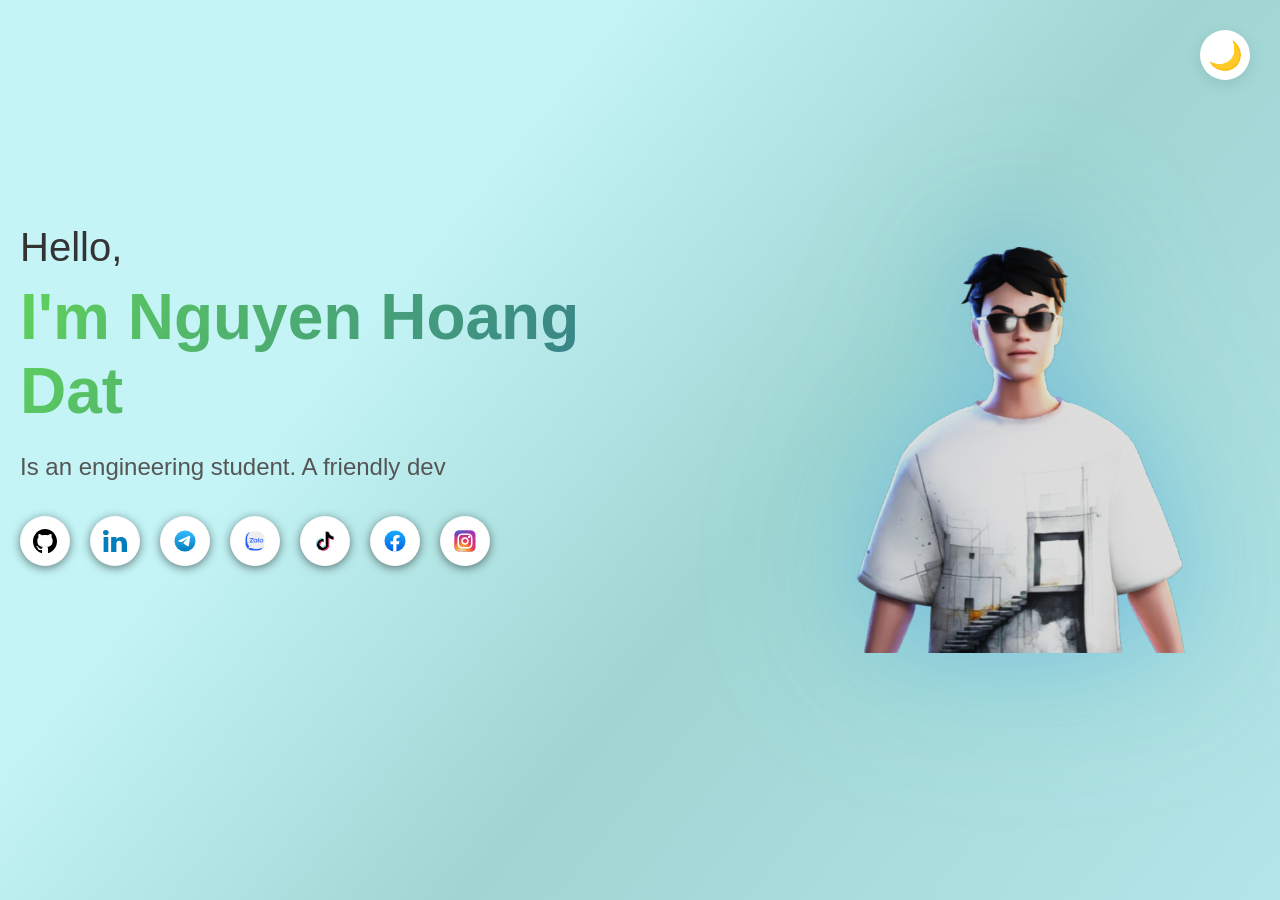
==== index.html @ 90d66a3c "add soical Tiktok" ====
<!DOCTYPE html>
<html lang="en">

<head>
    <meta charset="UTF-8">
    <meta name="viewport" content="width=device-width, initial-scale=1.0">
    <link rel="stylesheet" href="styles.css">
    <title>Noxsanl</title>

    <link rel="apple-touch-icon" sizes="180x180" href="./assets/favicon_io/apple-touch-icon.png">
    <link rel="icon" type="image/png" sizes="32x32" href="./assets/favicon_io/favicon-32x32.png">
    <link rel="icon" type="image/png" sizes="16x16" href="./assets/favicon_io//favicon-16x16.png">
    <link rel="manifest" href="./assets/favicon_io/site.webmanifest">
</head>

<body>
    <button class="theme-toggle" id="themeToggle" aria-label="Toggle theme">
        <span id="themeIcon">🌙</span>
    </button>
    <div class="container">
        <div class="text-content">
            <div class="greeting">Hello,</div>
            <div class="name rainbow-text">
                <span class="im">I'm</span> <span class="dat">Nguyen Hoang Dat</span>
            </div>
            <div class="description" id="description"></div>
            <div class="social-links">
                <a class="github" href="https://github.com/Datnoxsanl" target="_blank">
                    <img src="./assets/github.svg" alt="">
                </a>
                <a class="linkedin" href="https://www.linkedin.com/in/nguyenhoangdatj/" target="_blank">
                    <img src="./assets/linkedin.svg" alt="">
                </a>
                <a class="telegram" href="https://t.me/sugartank2684" target="_blank">
                    <img src="./assets/telegram.svg" alt="">
                </a>
                <a class="zalo" href="https://zalo.me/84384292685" target="_blank">
                    <img src="./assets/zalo48.svg" alt="">
                </a>
                <a class="tiktok" href="https://www.tiktok.com/@devonltiktok" target="_blank">
                    <img src="./assets/tiktok.svg" alt="">
                </a>
                <a class="facebook" href="https://www.facebook.com/nghoangdajt" target="_blank">
                    <img src="./assets/facebook.svg" alt="">
                </a>
                <a class="instagram" href="https://www.instagram.com/datjnox" target="_blank">
                    <img src="./assets/instagram.svg" alt="">
                </a>
            </div>
        </div>
        <div class="avatar-container">
            <div class="avatar">
                <img src="./assets/ava_edit.png" alt="">
            </div>
        </div>
    </div>

    <script src="main.js"></script>
</body>

</html>
---- styles.css ----
* {
    margin: 0;
    padding: 0;
    box-sizing: border-box;
}

body {
    font-family: -apple-system, BlinkMacSystemFont, 'Segoe UI', Roboto, Oxygen, Ubuntu, Cantarell, sans-serif;
    background: #E1EBEE;
    /* background: linear-gradient(210deg, #e8ede8 0%, #dce5dc 100%); */
    background-image: linear-gradient(309deg, #B4E5E9FF 0%, #A0D5D3FF 41%, #C4F4F6FF 69%);
    min-height: 100vh;
    display: flex;
    align-items: center;
    justify-content: center;
    padding: 20px;
}

.container {
    /* display: flex;
    align-items: center;
    justify-content: space-between; */
    display: grid;
    grid-template-columns: 7fr 5fr;
    max-width: 1300px;
    width: 100%;
    gap: 100px;
}

.text-content {
    flex: 1;
}

.greeting {
    font-size: 2.5rem;
    font-weight: 400;
    color: #333;
    margin-bottom: 10px;
}

.name {
    font-size: 4rem;
    font-weight: 700;
    margin-bottom: 20px;
}

.rainbow-text {
    /* background: linear-gradient(270deg, #059e29, #0000ff, #4b0082, #5800a1); */
    background: linear-gradient(120deg, #60d15c, #1e52a7, #4c4091, #792c97);
    background-size: 400% 400%;
    background-clip: text;
    -webkit-background-clip: text;
    -webkit-text-fill-color: transparent;
    animation: rainbow 6s ease infinite;
}

.description {
    font-size: 1.5rem;
    color: #555;
    line-height: 1.6;
    margin-bottom: 30px;
    /* width: 100%; */
    max-width: 500px;
}


.social-links {
    display: flex;
    gap: 20px;
}

.social-links a {
    width: 50px;
    height: 50px;
    border-radius: 50%;
    background: #fff;
    display: flex;
    align-items: center;
    justify-content: center;
    text-decoration: none;
    transition: all 0.3s ease;
    box-shadow: 0 2px 10px rgba(0, 0, 0, 0.5);
}

.social-links a img {
    width: 24px;
    height: 24px;
    object-fit: contain;
}

.social-links a:hover {
    transform: translateY(-4px);
    box-shadow: 0 4px 15px rgba(0, 0, 0, 0.3);
}

.avatar-container {
    flex: 1;
    display: flex;
    justify-content: center;
    align-items: center;
}

.avatar {
    width: 450px;
    height: 450px;
    position: relative;
    filter: drop-shadow(0 0 50px rgba(59, 130, 246, 0.3)) drop-shadow(0 0 80px rgba(52, 211, 153, 0.2));
    transition: filter 0.3s ease;
}

.avatar:hover {
    filter: drop-shadow(0 0 60px rgba(59, 130, 246, 0.5)) drop-shadow(0 0 90px rgba(52, 211, 153, 0.4));
}


.avatar img {
    width: 100%;
    height: 100%;
    object-fit: contain;
}

/* Dark Mode */
body.dark-mode {
    background: #0f172a;
    background-image: linear-gradient(309deg, #1e293b 0%, #334155 41%, #1e293b 69%);
}

body.dark-mode .greeting {
    color: #cbd5e1;
}

body.dark-mode .description {
    color: #cbd5e1;
}

body.dark-mode .social-links a {
    background: #4a5d79;
    box-shadow: 0 2px 10px rgba(0, 0, 0, 0.3);
}

body.dark-mode .social-links a:hover {
    box-shadow: 0 4px 15px rgba(194, 189, 189, 0.5);
}

body.dark-mode .avatar {
    filter: drop-shadow(0 0 40px rgba(96, 165, 250, 0.4)) drop-shadow(0 0 80px rgba(52, 211, 153, 0.3));
}

body.dark-mode .avatar:hover {
    filter: drop-shadow(0 0 50px rgba(96, 165, 250, 0.6)) drop-shadow(0 0 100px rgba(52, 211, 153, 0.5));
}

/* Theme Toggle Button */
.theme-toggle {
    position: fixed;
    top: 30px;
    right: 30px;
    width: 50px;
    height: 50px;
    background: #fff;
    border: none;
    border-radius: 50%;
    cursor: pointer;
    display: flex;
    align-items: center;
    justify-content: center;
    font-size: 28px;
    box-shadow: 0 4px 15px rgba(0, 0, 0, 0.1);
    transition: all 0.3s ease;
    z-index: 1000;
}

.theme-toggle:hover {
    transform: scale(1.1) rotate(20deg);
    box-shadow: 0 6px 20px rgba(0, 0, 0, 0.2);
}

body.dark-mode .theme-toggle {
    background: #334155;
    box-shadow: 0 4px 15px rgba(0, 0, 0, 0.4);
}

body.dark-mode .theme-toggle:hover {
    box-shadow: 0 6px 20px rgba(0, 0, 0, 0.6);
}

@media (max-width: 968px) {
    .container {
        flex-direction: column;
        gap: 50px;
        text-align: center;
    }

    .text-content {
        display: flex;
        flex-direction: column;
        align-items: center;
    }


    .name {
        font-size: 3rem;
    }

    .social-links {
        justify-content: center;
    }

    .social-links a {
        width: 60px;
        height: 60px;

    }

    .avatar {
        width: 350px;
        height: 350px;
    }
}

@media (max-width: 568px) {
    .greeting {
        font-size: 1.5rem;
    }

    .name {
        font-size: 2.5rem;
    }

    .description {
        font-size: 1.2rem;
    }

    .avatar {
        width: 280px;
        height: 280px;
    }
}

@media (max-width: 400px) {
    .avatar-container {
        display: none;
    }

    .container {
        gap: 30px;
    }
}

@keyframes rainbow {
    0% {
        background-position: 0% 50%;
    }

    50% {
        background-position: 100% 50%;
    }

    100% {
        background-position: 0% 50%;
    }
}
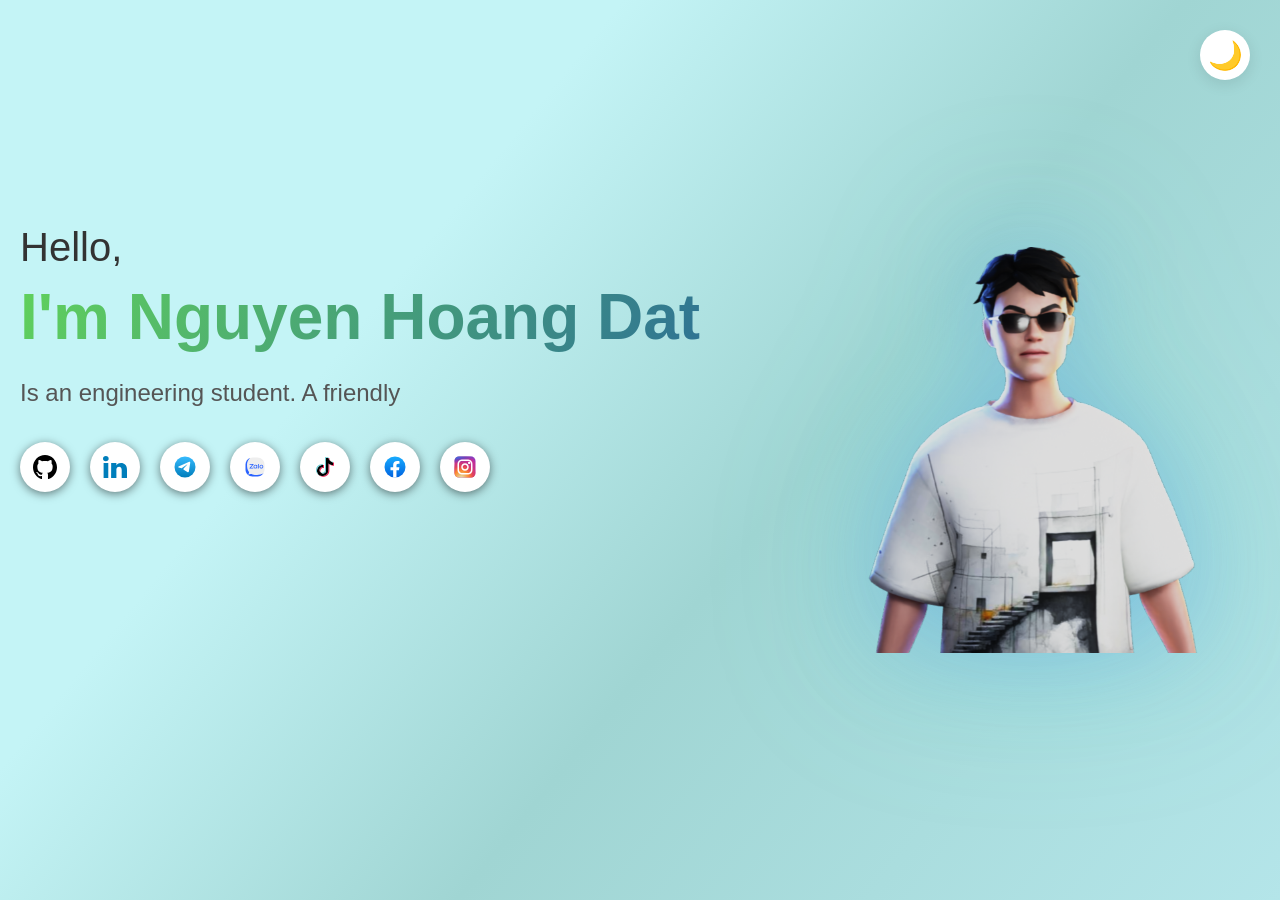
==== commit abfa69a0: "Update CSS layout" ====
--- a/index.html
+++ b/index.html
@@ -4,7 +4,7 @@
 <head>
     <meta charset="UTF-8">
     <meta name="viewport" content="width=device-width, initial-scale=1.0">
-    <link rel="stylesheet" href="styles.css">
+    <link rel="stylesheet" href="styles.css?v=2">
     <title>Noxsanl</title>
 
     <link rel="apple-touch-icon" sizes="180x180" href="./assets/favicon_io/apple-touch-icon.png">
--- a/styles.css
+++ b/styles.css
@@ -21,8 +21,8 @@
     align-items: center;
     justify-content: space-between; */
     display: grid;
-    grid-template-columns: 7fr 5fr;
-    max-width: 1300px;
+    grid-template-columns: 8fr 5fr;
+    max-width: 1400px;
     width: 100%;
     gap: 100px;
 }
@@ -60,7 +60,7 @@
     line-height: 1.6;
     margin-bottom: 30px;
     /* width: 100%; */
-    max-width: 500px;
+    max-width: 700px;
 }
 
 
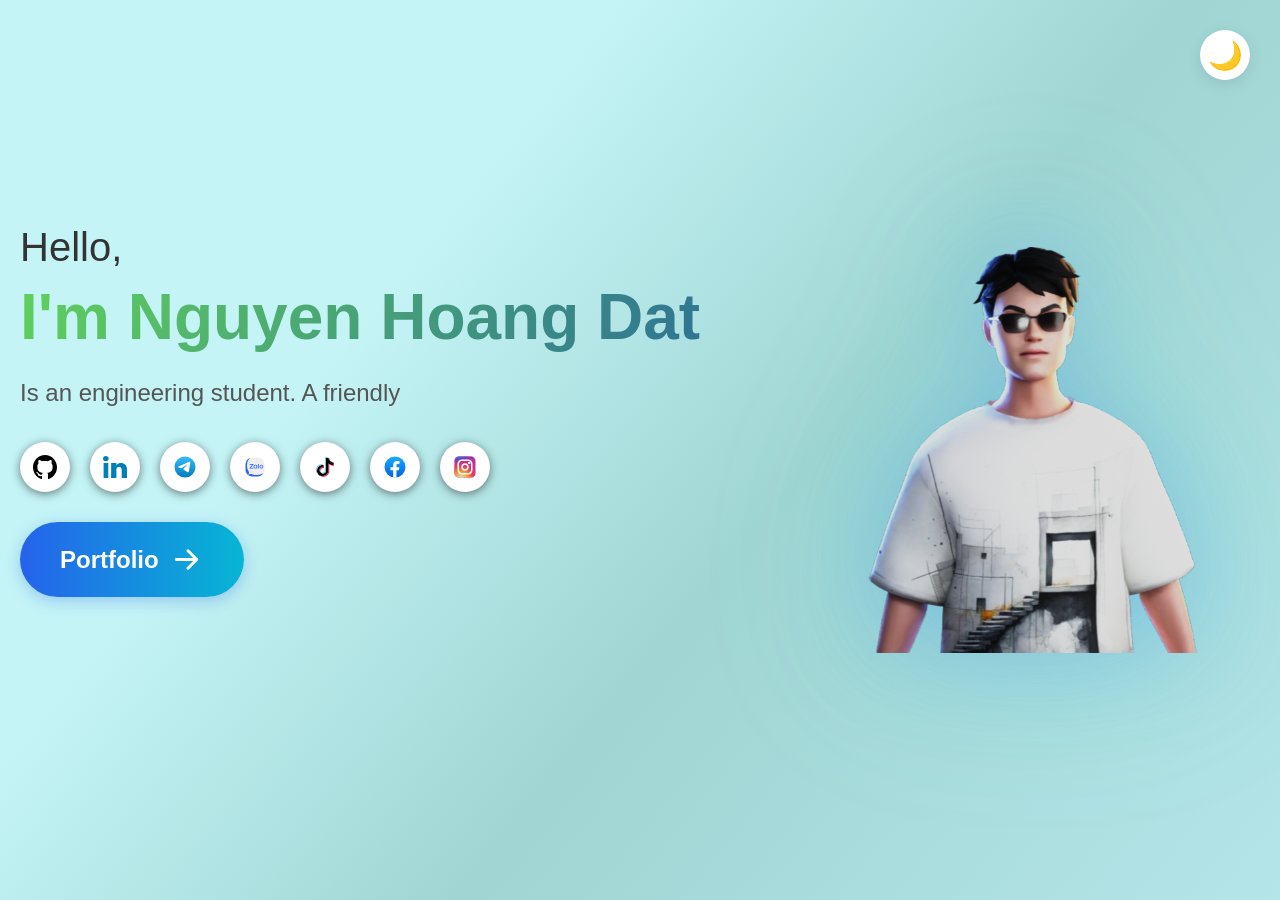
==== commit 7a38777f: "update button portfolio and reponsive" ====
--- a/index.html
+++ b/index.html
@@ -47,6 +47,12 @@
                     <img src="./assets/instagram.svg" alt="">
                 </a>
             </div>
+            <div class="portfolio-wrapper">
+                <a href="" class="portfolio-btn">
+                   <span> Portfolio</span> 
+                    <img src="./assets/arrow-right.svg" alt="">
+                </a>
+            </div>
         </div>
         <div class="avatar-container">
             <div class="avatar">
--- a/styles.css
+++ b/styles.css
@@ -91,6 +91,67 @@
 .social-links a:hover {
     transform: translateY(-4px);
     box-shadow: 0 4px 15px rgba(0, 0, 0, 0.3);
+}
+
+/* Portfolio Button */
+.portfolio-wrapper {
+    margin-top: 30px;
+}
+
+.portfolio-btn {
+    display: inline-flex;
+    align-items: center;
+    gap: 10px;
+    padding: 20px 40px;
+    background: linear-gradient(270deg, #2563eb, #10b981, #06b6d4, #2563eb);
+    background-size: 300% 300%;
+    color: white;
+    text-decoration: none;
+    font-size: 1.5rem;
+    font-weight: 600;
+    border-radius: 50px;
+    box-shadow: 0 4px 15px rgba(37, 99, 235, 0.3);
+    transition: all 0.3s ease;
+    border: none;
+    cursor: pointer;
+    animation: rainbow 4s ease infinite;
+}
+
+.portfolio-btn:hover {
+    transform: translateY(-3px);
+    box-shadow: 0 6px 20px rgba(37, 99, 235, 0.4);
+    animation: gradientShift 2s ease infinite;
+}
+
+.portfolio-btn svg {
+    transition: transform 0.3s ease;
+    width: 35px;
+    height: 35px;
+}
+
+.portfolio-btn img {
+    transition: transform 0.3s ease;
+    width: 35px;
+    height: 35px;
+    filter: brightness(0) invert(1);
+}
+
+.portfolio-btn:hover svg,
+.portfolio-btn:hover img {
+    transform: translateX(5px);
+}
+
+body.dark-mode .portfolio-btn {
+    /* background: linear-gradient(270deg, #7c3aed, #ec4899, #f59e0b, #7c3aed); */
+    background: linear-gradient(120deg, #60d15c, #1e52a7, #4c4091, #792c97);
+    background-size: 300% 300%;
+    box-shadow: 0 4px 15px rgba(124, 58, 237, 0.4);
+    animation: rainbow 2s ease infinite;
+}
+
+body.dark-mode .portfolio-btn:hover {
+    box-shadow: 0 6px 20px rgba(124, 58, 237, 0.6);
+    animation: rainbow 2s ease infinite;
 }
 
 .avatar-container {
@@ -186,7 +247,7 @@
 
 @media (max-width: 968px) {
     .container {
-        flex-direction: column;
+        grid-template-columns: 1fr;
         gap: 50px;
         text-align: center;
     }
@@ -197,7 +258,6 @@
         align-items: center;
     }
 
-
     .name {
         font-size: 3rem;
     }
@@ -209,18 +269,34 @@
     .social-links a {
         width: 60px;
         height: 60px;
-
+    }
+
+    .social-links a img {
+        width: 28px;
+        height: 28px;
+    }
+
+    .portfolio-wrapper {
+        margin-top: 25px;
     }
 
     .avatar {
         width: 350px;
         height: 350px;
     }
+
+    .theme-toggle {
+        top: 20px;
+        right: 20px;
+        width: 50px;
+        height: 50px;
+        font-size: 24px;
+    }
 }
 
 @media (max-width: 568px) {
     .greeting {
-        font-size: 1.5rem;
+        font-size: 1.8rem;
     }
 
     .name {
@@ -231,19 +307,84 @@
         font-size: 1.2rem;
     }
 
+    .social-links {
+        flex-wrap: wrap;
+        max-width: 320px;
+        justify-content: center;
+    }
+
+    .social-links a {
+        width: 50px;
+        height: 50px;
+    }
+
+    .social-links a img {
+        width: 24px;
+        height: 24px;
+    }
+
+    .portfolio-btn {
+        padding: 15px 30px;
+        font-size: 1.2rem;
+    }
+
+    .portfolio-btn img {
+        width: 28px;
+        height: 28px;
+    }
+
     .avatar {
-        width: 280px;
-        height: 280px;
+        width: 250px;
+        height: 250px;
     }
 }
 
 @media (max-width: 400px) {
+    .greeting {
+        font-size: 1.5rem;
+    }
+
+    .name {
+        font-size: 2rem;
+    }
+
+    .description {
+        font-size: 1rem;
+    }
+
+    .social-links {
+        gap: 15px;
+    }
+
+    .social-links a {
+        width: 45px;
+        height: 45px;
+    }
+
+    .portfolio-btn {
+        padding: 12px 25px;
+        font-size: 1rem;
+    }
+
+    .portfolio-btn img {
+        width: 24px;
+        height: 24px;
+    }
+
     .avatar-container {
         display: none;
     }
 
     .container {
         gap: 30px;
+    }
+
+    .theme-toggle {
+        width: 45px;
+        height: 45px;
+        font-size: 20px;
+        top: 15px;
+        right: 15px;
     }
 }
 
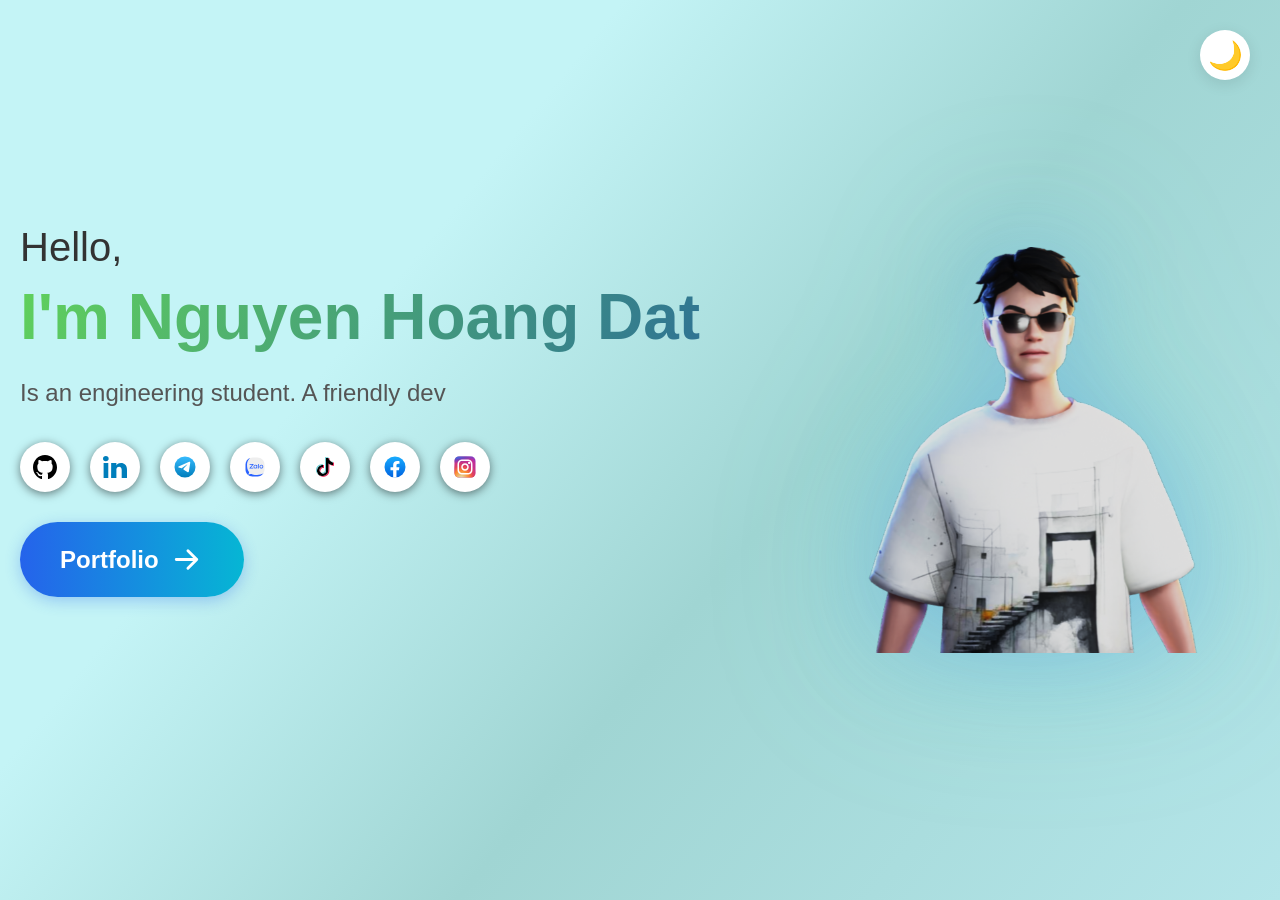
==== commit 32f87b24: "update toast portfolio" ====
--- a/index.html
+++ b/index.html
@@ -48,8 +48,8 @@
                 </a>
             </div>
             <div class="portfolio-wrapper">
-                <a href="" class="portfolio-btn">
-                   <span> Portfolio</span> 
+                <a href="#" class="portfolio-btn" id="portfolioBtn">
+                    <span> Portfolio</span>
                     <img src="./assets/arrow-right.svg" alt="">
                 </a>
             </div>
@@ -60,6 +60,10 @@
             </div>
         </div>
     </div>
+    <!-- <div class="toast" id="toast">
+        <span>Portfolio sẽ sớm được cập nhật</span>
+    </div> -->
+     <div id="toast-container"></div>
 
     <script src="main.js"></script>
 </body>
--- a/styles.css
+++ b/styles.css
@@ -400,4 +400,112 @@
     100% {
         background-position: 0% 50%;
     }
+}
+
+/* Toast Notification
+    .toast {
+        position: fixed;
+        bottom: 30px;
+        left: 50%;
+        transform: translateX(-50%) translateY(100px);
+        background: rgba(0, 0, 0, 0.8);
+        color: #fff;
+        padding: 14px 24px;
+        border-radius: 30px;
+        font-size: 1rem;
+        opacity: 0;
+        pointer-events: none;
+        transition: all 0.4s ease;
+        z-index: 9999;
+        box-shadow: 0 4px 15px rgba(0, 0, 0, 0.3);
+    }
+
+    .toast.show {
+        opacity: 1;
+        transform: translateX(-50%) translateY(0);
+        pointer-events: auto;
+    }
+
+    body.dark-mode .toast {
+        background: rgba(255, 255, 255, 0.9);
+        color: #0f172a;
+    } */
+
+#toast-container {
+    position: fixed;
+    bottom: 20px;
+    right: 20px;
+    display: flex;
+    flex-direction: column;
+    align-items: flex-end;
+    gap: 12px;
+    z-index: 9999;
+}
+
+/* Khung toast */
+.toast {
+    display: flex;
+    align-items: center;
+    min-width: 320px;
+    max-width: 380px;
+    background: #2196f3;
+    color: white;
+    border-radius: 10px;
+    padding: 15px 20px;
+    font-family: sans-serif;
+    box-shadow: 0 4px 12px rgba(0, 0, 0, 0.2);
+    animation: slideIn 0.4s ease, fadeOut 0.4s ease 3.6s forwards;
+    position: relative;
+    overflow: hidden;
+}
+
+/* Icon */
+.toast .icon {
+    font-size: 20px;
+    margin-right: 12px;
+}
+
+/* Thanh thời gian chạy */
+.toast::after {
+    content: "";
+    position: absolute;
+    bottom: 0;
+    left: 0;
+    height: 4px;
+    width: 100%;
+    background: rgba(255, 255, 255, 0.7);
+    animation: progress 4s linear forwards;
+    border-radius: 0 0 10px 10px;
+}
+
+/* Hiệu ứng trượt */
+@keyframes slideIn {
+    from {
+        opacity: 0;
+        transform: translateX(100%);
+    }
+
+    to {
+        opacity: 1;
+        transform: translateX(0);
+    }
+}
+
+/* Hiệu ứng biến mất */
+@keyframes fadeOut {
+    to {
+        opacity: 0;
+        transform: translateX(100%);
+    }
+}
+
+/* Hiệu ứng thanh thời gian */
+@keyframes progress {
+    from {
+        width: 100%;
+    }
+
+    to {
+        width: 0%;
+    }
 }
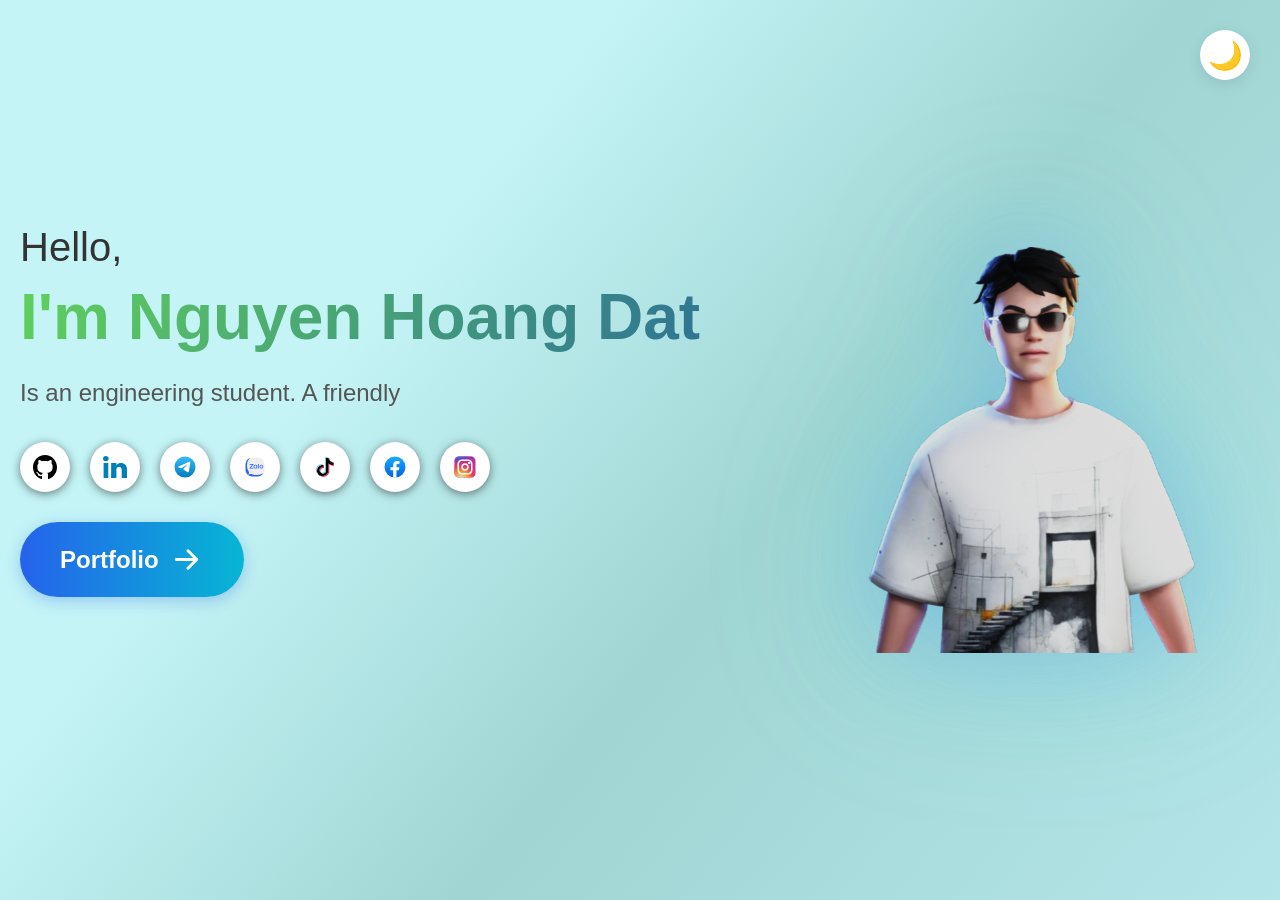
==== commit 8f4df2a0: "update toast notifycation" ====
--- a/index.html
+++ b/index.html
@@ -48,7 +48,7 @@
                 </a>
             </div>
             <div class="portfolio-wrapper">
-                <a href="#" class="portfolio-btn" id="portfolioBtn">
+                <a href="" class="portfolio-btn" id="portfolioBtn">
                     <span> Portfolio</span>
                     <img src="./assets/arrow-right.svg" alt="">
                 </a>
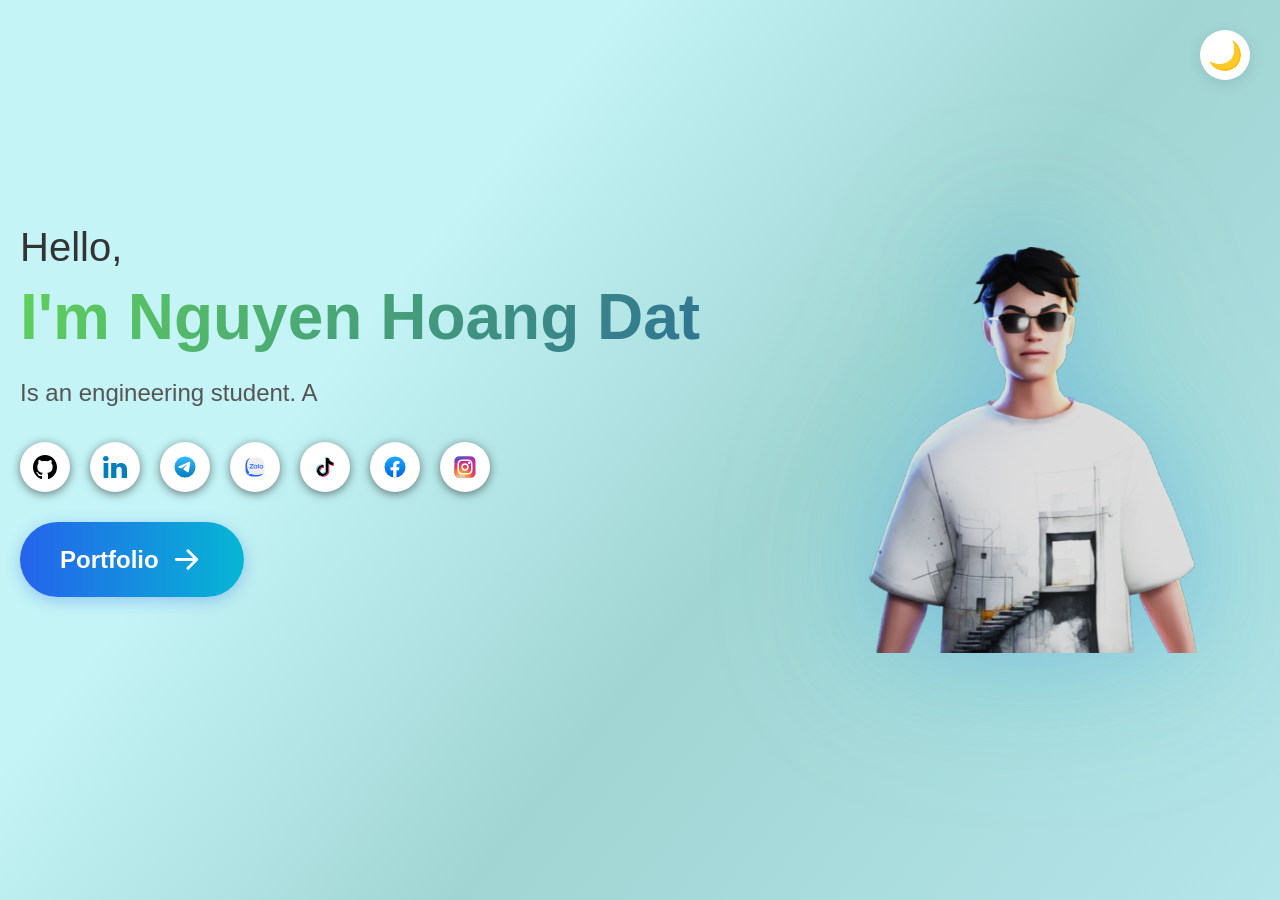
==== commit fdb77a0f: "update main.js v4" ====
--- a/index.html
+++ b/index.html
@@ -65,7 +65,9 @@
     </div> -->
      <div id="toast-container"></div>
 
-    <script src="main.js"></script>
+    <script src="main.js?v=4">
+        
+    </script>
 </body>
 
 </html>
